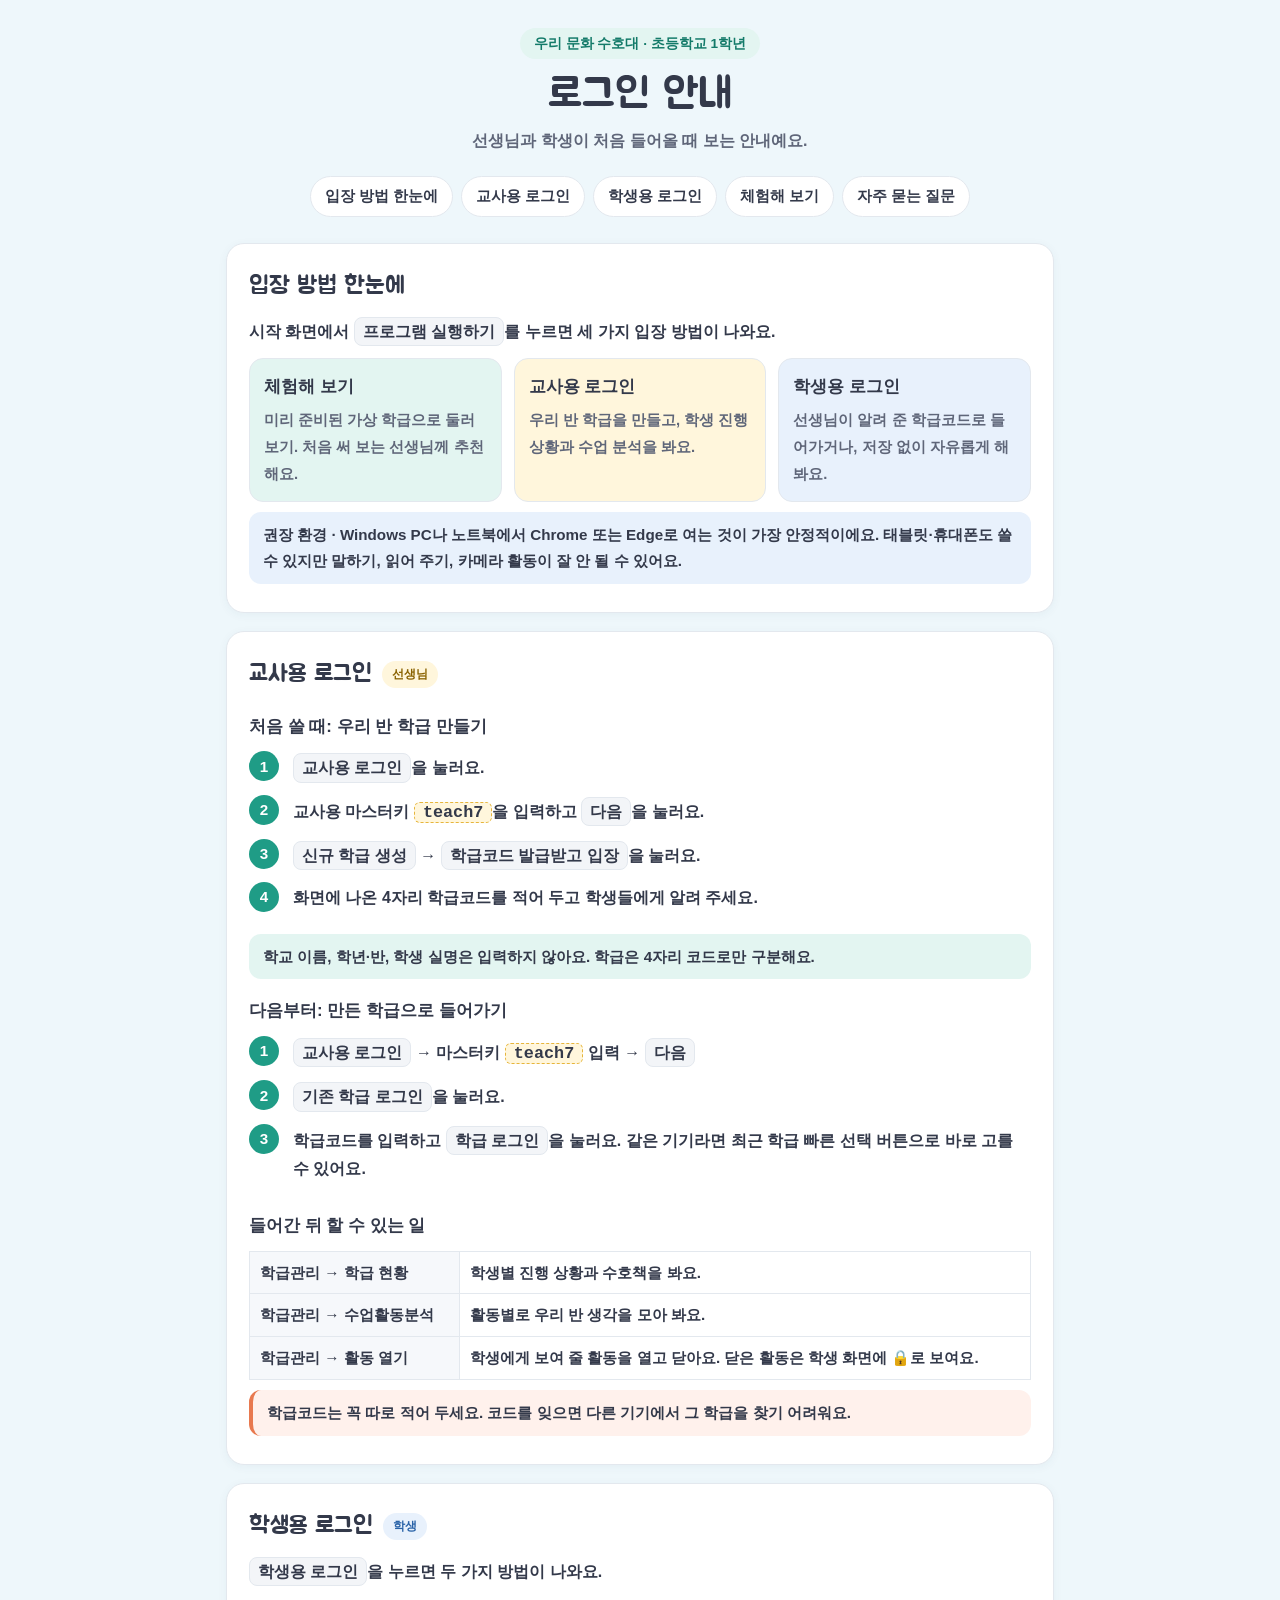
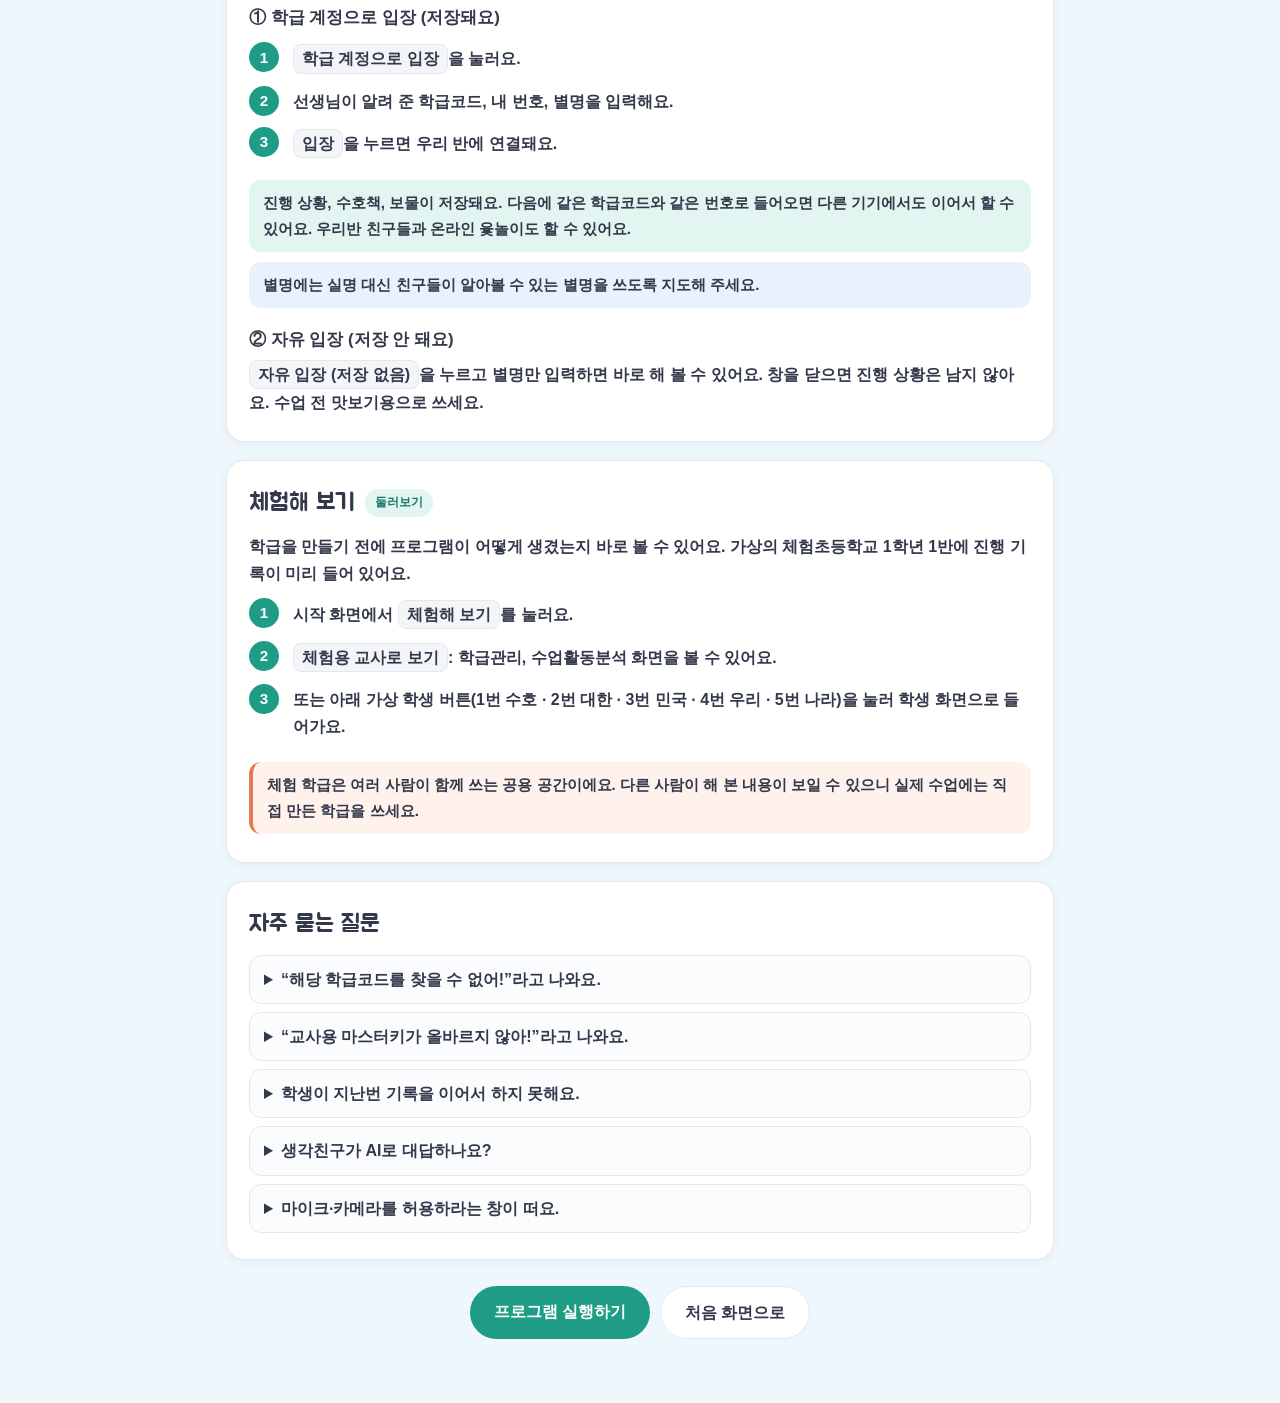
==== program/login-guide.html @ 13223359 "우리 문화 수호대 일반화판 첫 배포본 - 심사용 문구를 체험용으로 바꾸고 대회 배지를 뺌 - 체험 학급 코드를 DEMO로 분리 (심사용 REVIEW 학급과 섞이지 않게) - 교사용" ====
<!doctype html>
<html lang="ko">
<head>
  <meta charset="UTF-8" />
  <meta name="viewport" content="width=device-width, initial-scale=1.0" />
  <title>로그인 안내 · 우리 문화 수호대</title>
  <link rel="preconnect" href="https://fonts.googleapis.com" />
  <link rel="preconnect" href="https://fonts.gstatic.com" crossorigin />
  <link href="https://fonts.googleapis.com/css2?family=Jua&family=Nanum+Round:wght@700;800&display=swap" rel="stylesheet" />
  <style>
    :root {
      --ink: #33394a;
      --ink-soft: #5f6679;
      --teal: #1f9c86;
      --teal-deep: #137a69;
      --teal-soft: #e3f5f1;
      --gold: #ffcf54;
      --gold-soft: #fff6dc;
      --blue: #4a8fe0;
      --blue-soft: #e8f1fc;
      --line: #e3e8ee;
      --card: #ffffff;
      --bg: #eef7fb;
    }
    * { box-sizing: border-box; }
    html { scroll-behavior: smooth; }
    body {
      margin: 0;
      font-family: "Nanum Round", "Malgun Gothic", "Apple SD Gothic Neo", sans-serif;
      font-weight: 700;
      color: var(--ink);
      background: var(--bg);
      line-height: 1.7;
    }
    .wrap { max-width: 860px; margin: 0 auto; padding: 28px 16px 64px; }

    header { text-align: center; margin-bottom: 22px; }
    .kicker {
      display: inline-block;
      font-size: .85rem;
      color: var(--teal-deep);
      background: var(--teal-soft);
      border-radius: 999px;
      padding: 4px 14px;
    }
    h1 {
      font-family: "Jua", "Nanum Round", sans-serif;
      font-weight: 400;
      font-size: clamp(1.9rem, 5vw, 2.6rem);
      margin: 10px 0 6px;
      line-height: 1.25;
    }
    .lead { margin: 0; color: var(--ink-soft); }

    nav.toc {
      display: flex;
      flex-wrap: wrap;
      gap: 8px;
      justify-content: center;
      margin: 18px 0 26px;
    }
    nav.toc a {
      text-decoration: none;
      color: var(--ink);
      background: var(--card);
      border: 1px solid var(--line);
      border-radius: 999px;
      padding: 7px 14px;
      font-size: .92rem;
    }
    nav.toc a:hover { border-color: var(--teal); color: var(--teal-deep); }

    section.card {
      background: var(--card);
      border: 1px solid var(--line);
      border-radius: 18px;
      padding: 22px 22px 18px;
      margin-bottom: 18px;
      box-shadow: 0 2px 10px rgba(40, 70, 90, .05);
      scroll-margin-top: 16px;
    }
    h2 {
      font-family: "Jua", "Nanum Round", sans-serif;
      font-weight: 400;
      font-size: 1.5rem;
      margin: 0 0 10px;
      display: flex;
      align-items: center;
      gap: 10px;
    }
    h2 .tag {
      font-family: "Nanum Round", sans-serif;
      font-weight: 800;
      font-size: .78rem;
      border-radius: 999px;
      padding: 3px 10px;
    }
    .tag--teacher { background: var(--gold-soft); color: #8a6200; }
    .tag--student { background: var(--blue-soft); color: #2a63a8; }
    .tag--demo { background: var(--teal-soft); color: var(--teal-deep); }
    h3 { font-size: 1.05rem; margin: 18px 0 6px; }
    p { margin: 6px 0; }

    .paths {
      display: grid;
      grid-template-columns: repeat(3, 1fr);
      gap: 12px;
      margin-top: 12px;
    }
    .path {
      border-radius: 14px;
      padding: 14px;
      border: 1px solid var(--line);
    }
    .path strong { display: block; font-size: 1.05rem; margin-bottom: 4px; }
    .path span { color: var(--ink-soft); font-size: .92rem; }
    .path--demo { background: var(--teal-soft); }
    .path--teacher { background: var(--gold-soft); }
    .path--student { background: var(--blue-soft); }

    ol.steps { counter-reset: step; list-style: none; padding: 0; margin: 10px 0; }
    ol.steps > li {
      counter-increment: step;
      position: relative;
      padding: 2px 0 12px 44px;
    }
    ol.steps > li::before {
      content: counter(step);
      position: absolute;
      left: 0;
      top: 0;
      width: 30px;
      height: 30px;
      border-radius: 50%;
      background: var(--teal);
      color: #fff;
      display: flex;
      align-items: center;
      justify-content: center;
      font-size: .95rem;
    }
    .btn-name {
      display: inline-block;
      background: #f3f5f8;
      border: 1px solid var(--line);
      border-radius: 8px;
      padding: 0 8px;
      white-space: nowrap;
    }
    .key {
      font-family: Consolas, "Courier New", monospace;
      font-size: 1.05em;
      background: var(--gold-soft);
      border: 1px dashed #e6b53c;
      border-radius: 6px;
      padding: 0 8px;
    }
    .note {
      border-radius: 12px;
      padding: 10px 14px;
      margin: 10px 0;
      font-size: .95rem;
    }
    .note--info { background: var(--blue-soft); }
    .note--warn { background: #fff1ec; border-left: 4px solid #e8794f; }
    .note--ok { background: var(--teal-soft); }

    table { width: 100%; border-collapse: collapse; margin: 10px 0; font-size: .95rem; }
    th, td { border: 1px solid var(--line); padding: 8px 10px; text-align: left; vertical-align: top; }
    th { background: #f6f8fb; }

    details {
      border: 1px solid var(--line);
      border-radius: 12px;
      padding: 10px 14px;
      margin: 8px 0;
      background: #fbfcfd;
    }
    summary { cursor: pointer; }
    details p { margin-top: 8px; color: var(--ink-soft); }

    .actions { text-align: center; margin-top: 26px; display: flex; gap: 10px; justify-content: center; flex-wrap: wrap; }
    .actions a {
      text-decoration: none;
      border-radius: 999px;
      padding: 12px 24px;
      font-size: 1rem;
    }
    .actions .primary { background: var(--teal); color: #fff; }
    .actions .primary:hover { background: var(--teal-deep); }
    .actions .ghost { background: var(--card); color: var(--ink); border: 1px solid var(--line); }

    a:focus-visible { outline: 3px solid var(--teal); outline-offset: 2px; }

    @media (max-width: 640px) {
      .paths { grid-template-columns: 1fr; }
      section.card { padding: 18px 16px 14px; }
      th, td { padding: 6px 8px; }
    }
    @media print {
      body { background: #fff; }
      nav.toc, .actions { display: none; }
      section.card { box-shadow: none; break-inside: avoid; }
    }
  </style>
</head>
<body>
  <div class="wrap">
    <header>
      <span class="kicker">우리 문화 수호대 · 초등학교 1학년</span>
      <h1>로그인 안내</h1>
      <p class="lead">선생님과 학생이 처음 들어올 때 보는 안내예요.</p>
    </header>

    <nav class="toc" aria-label="목차">
      <a href="#overview">입장 방법 한눈에</a>
      <a href="#teacher">교사용 로그인</a>
      <a href="#student">학생용 로그인</a>
      <a href="#demo">체험해 보기</a>
      <a href="#faq">자주 묻는 질문</a>
    </nav>

    <section class="card" id="overview">
      <h2>입장 방법 한눈에</h2>
      <p>시작 화면에서 <span class="btn-name">프로그램 실행하기</span>를 누르면 세 가지 입장 방법이 나와요.</p>
      <div class="paths">
        <div class="path path--demo">
          <strong>체험해 보기</strong>
          <span>미리 준비된 가상 학급으로 둘러보기. 처음 써 보는 선생님께 추천해요.</span>
        </div>
        <div class="path path--teacher">
          <strong>교사용 로그인</strong>
          <span>우리 반 학급을 만들고, 학생 진행 상황과 수업 분석을 봐요.</span>
        </div>
        <div class="path path--student">
          <strong>학생용 로그인</strong>
          <span>선생님이 알려 준 학급코드로 들어가거나, 저장 없이 자유롭게 해 봐요.</span>
        </div>
      </div>
      <div class="note note--info">
        <b>권장 환경</b> · Windows PC나 노트북에서 Chrome 또는 Edge로 여는 것이 가장 안정적이에요.
        태블릿·휴대폰도 쓸 수 있지만 말하기, 읽어 주기, 카메라 활동이 잘 안 될 수 있어요.
      </div>
    </section>

    <section class="card" id="teacher">
      <h2>교사용 로그인 <span class="tag tag--teacher">선생님</span></h2>

      <h3>처음 쓸 때: 우리 반 학급 만들기</h3>
      <ol class="steps">
        <li><span class="btn-name">교사용 로그인</span>을 눌러요.</li>
        <li>교사용 마스터키 <span class="key">teach7</span>을 입력하고 <span class="btn-name">다음</span>을 눌러요.</li>
        <li><span class="btn-name">신규 학급 생성</span> → <span class="btn-name">학급코드 발급받고 입장</span>을 눌러요.</li>
        <li>화면에 나온 <b>4자리 학급코드</b>를 적어 두고 학생들에게 알려 주세요.</li>
      </ol>
      <div class="note note--ok">
        학교 이름, 학년·반, 학생 실명은 입력하지 않아요. 학급은 4자리 코드로만 구분해요.
      </div>

      <h3>다음부터: 만든 학급으로 들어가기</h3>
      <ol class="steps">
        <li><span class="btn-name">교사용 로그인</span> → 마스터키 <span class="key">teach7</span> 입력 → <span class="btn-name">다음</span></li>
        <li><span class="btn-name">기존 학급 로그인</span>을 눌러요.</li>
        <li>학급코드를 입력하고 <span class="btn-name">학급 로그인</span>을 눌러요. 같은 기기라면 <b>최근 학급 빠른 선택</b> 버튼으로 바로 고를 수 있어요.</li>
      </ol>

      <h3>들어간 뒤 할 수 있는 일</h3>
      <table>
        <tr><th>학급관리 → 학급 현황</th><td>학생별 진행 상황과 수호책을 봐요.</td></tr>
        <tr><th>학급관리 → 수업활동분석</th><td>활동별로 우리 반 생각을 모아 봐요.</td></tr>
        <tr><th>학급관리 → 활동 열기</th><td>학생에게 보여 줄 활동을 열고 닫아요. 닫은 활동은 학생 화면에 🔒로 보여요.</td></tr>
      </table>
      <div class="note note--warn">
        <b>학급코드는 꼭 따로 적어 두세요.</b> 코드를 잊으면 다른 기기에서 그 학급을 찾기 어려워요.
      </div>
    </section>

    <section class="card" id="student">
      <h2>학생용 로그인 <span class="tag tag--student">학생</span></h2>
      <p><span class="btn-name">학생용 로그인</span>을 누르면 두 가지 방법이 나와요.</p>

      <h3>① 학급 계정으로 입장 (저장돼요)</h3>
      <ol class="steps">
        <li><span class="btn-name">학급 계정으로 입장</span>을 눌러요.</li>
        <li>선생님이 알려 준 <b>학급코드</b>, 내 <b>번호</b>, <b>별명</b>을 입력해요.</li>
        <li><span class="btn-name">입장</span>을 누르면 우리 반에 연결돼요.</li>
      </ol>
      <div class="note note--ok">
        진행 상황, 수호책, 보물이 저장돼요. 다음에 <b>같은 학급코드와 같은 번호</b>로 들어오면 다른 기기에서도 이어서 할 수 있어요.
        우리반 친구들과 온라인 윷놀이도 할 수 있어요.
      </div>
      <div class="note note--info">
        별명에는 실명 대신 친구들이 알아볼 수 있는 별명을 쓰도록 지도해 주세요.
      </div>

      <h3>② 자유 입장 (저장 안 돼요)</h3>
      <p><span class="btn-name">자유 입장 (저장 없음)</span>을 누르고 별명만 입력하면 바로 해 볼 수 있어요. 창을 닫으면 진행 상황은 남지 않아요. 수업 전 맛보기용으로 쓰세요.</p>
    </section>

    <section class="card" id="demo">
      <h2>체험해 보기 <span class="tag tag--demo">둘러보기</span></h2>
      <p>학급을 만들기 전에 프로그램이 어떻게 생겼는지 바로 볼 수 있어요. 가상의 <b>체험초등학교 1학년 1반</b>에 진행 기록이 미리 들어 있어요.</p>
      <ol class="steps">
        <li>시작 화면에서 <span class="btn-name">체험해 보기</span>를 눌러요.</li>
        <li><span class="btn-name">체험용 교사로 보기</span>: 학급관리, 수업활동분석 화면을 볼 수 있어요.</li>
        <li>또는 아래 가상 학생 버튼(1번 수호 · 2번 대한 · 3번 민국 · 4번 우리 · 5번 나라)을 눌러 학생 화면으로 들어가요.</li>
      </ol>
      <div class="note note--warn">
        체험 학급은 여러 사람이 함께 쓰는 공용 공간이에요. 다른 사람이 해 본 내용이 보일 수 있으니 실제 수업에는 직접 만든 학급을 쓰세요.
      </div>
    </section>

    <section class="card" id="faq">
      <h2>자주 묻는 질문</h2>
      <details>
        <summary>“해당 학급코드를 찾을 수 없어!”라고 나와요.</summary>
        <p>학급코드 4자리를 다시 확인해 주세요. 인터넷이 끊겨 있으면 학급을 불러오지 못하니 연결 상태도 확인해 주세요.</p>
      </details>
      <details>
        <summary>“교사용 마스터키가 올바르지 않아!”라고 나와요.</summary>
        <p>마스터키는 소문자 <span class="key">teach7</span>이에요. 앞뒤 띄어쓰기나 한/영 전환을 확인해 주세요.</p>
      </details>
      <details>
        <summary>학생이 지난번 기록을 이어서 하지 못해요.</summary>
        <p>지난번과 같은 학급코드, 같은 번호로 들어왔는지 확인해 주세요. 번호가 다르면 다른 학생으로 저장돼요. 자유 입장으로 들어왔다면 기록이 남지 않아요.</p>
      </details>
      <details>
        <summary>생각친구가 AI로 대답하나요?</summary>
        <p>이 일반 배포판에서는 AI를 쓰지 않아요. 생각친구는 미리 준비된 질문과 문장으로 학생과 대화하고, 교사용 화면의 AI 분석 메뉴는 보이지 않아요.</p>
      </details>
      <details>
        <summary>마이크·카메라를 허용하라는 창이 떠요.</summary>
        <p>애국가 부르기, 말로 답하기, 탈춤놀이에 쓰여요. <b>허용</b>을 누르면 되고, 허용하지 않아도 다른 방법(글로 적기, 끝까지 듣기)으로 활동을 마칠 수 있어요.</p>
      </details>
    </section>

    <div class="actions">
      <a class="primary" href="app.html">프로그램 실행하기</a>
      <a class="ghost" href="index.html">처음 화면으로</a>
    </div>
  </div>
</body>
</html>
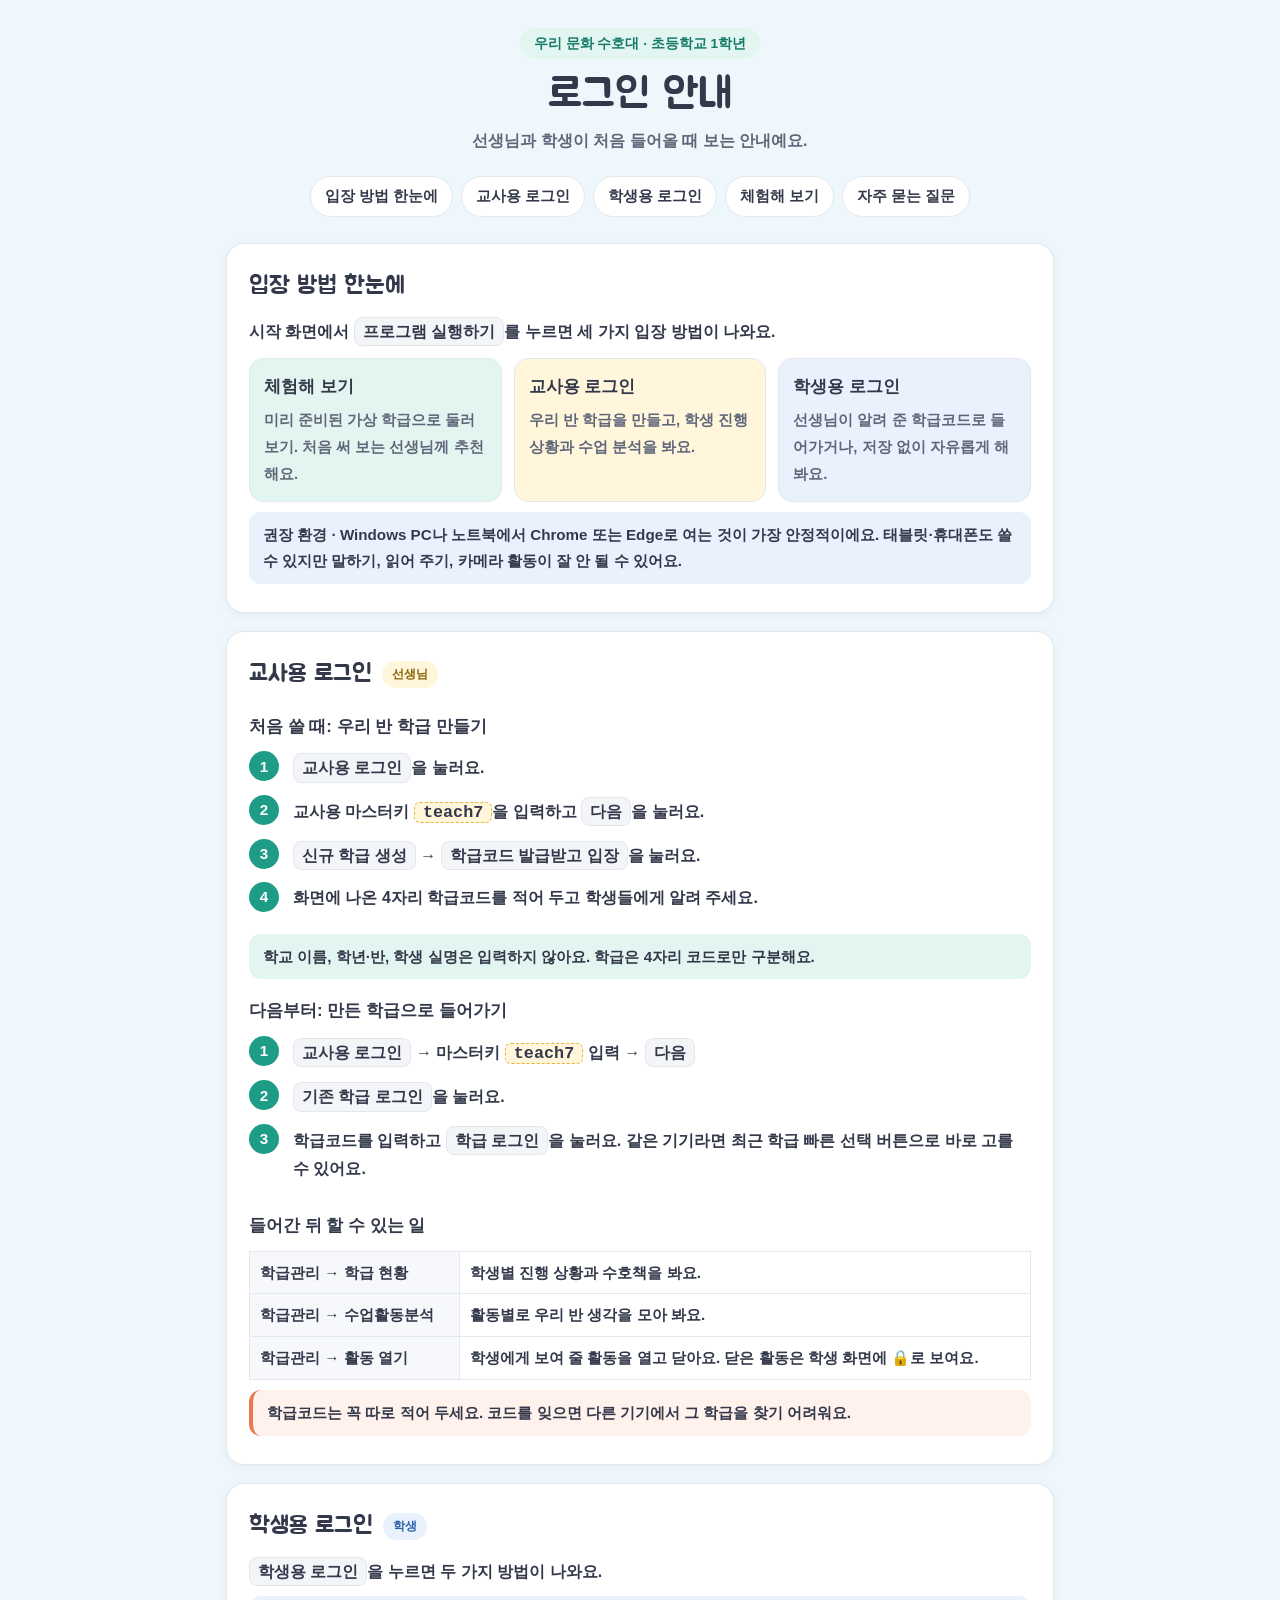
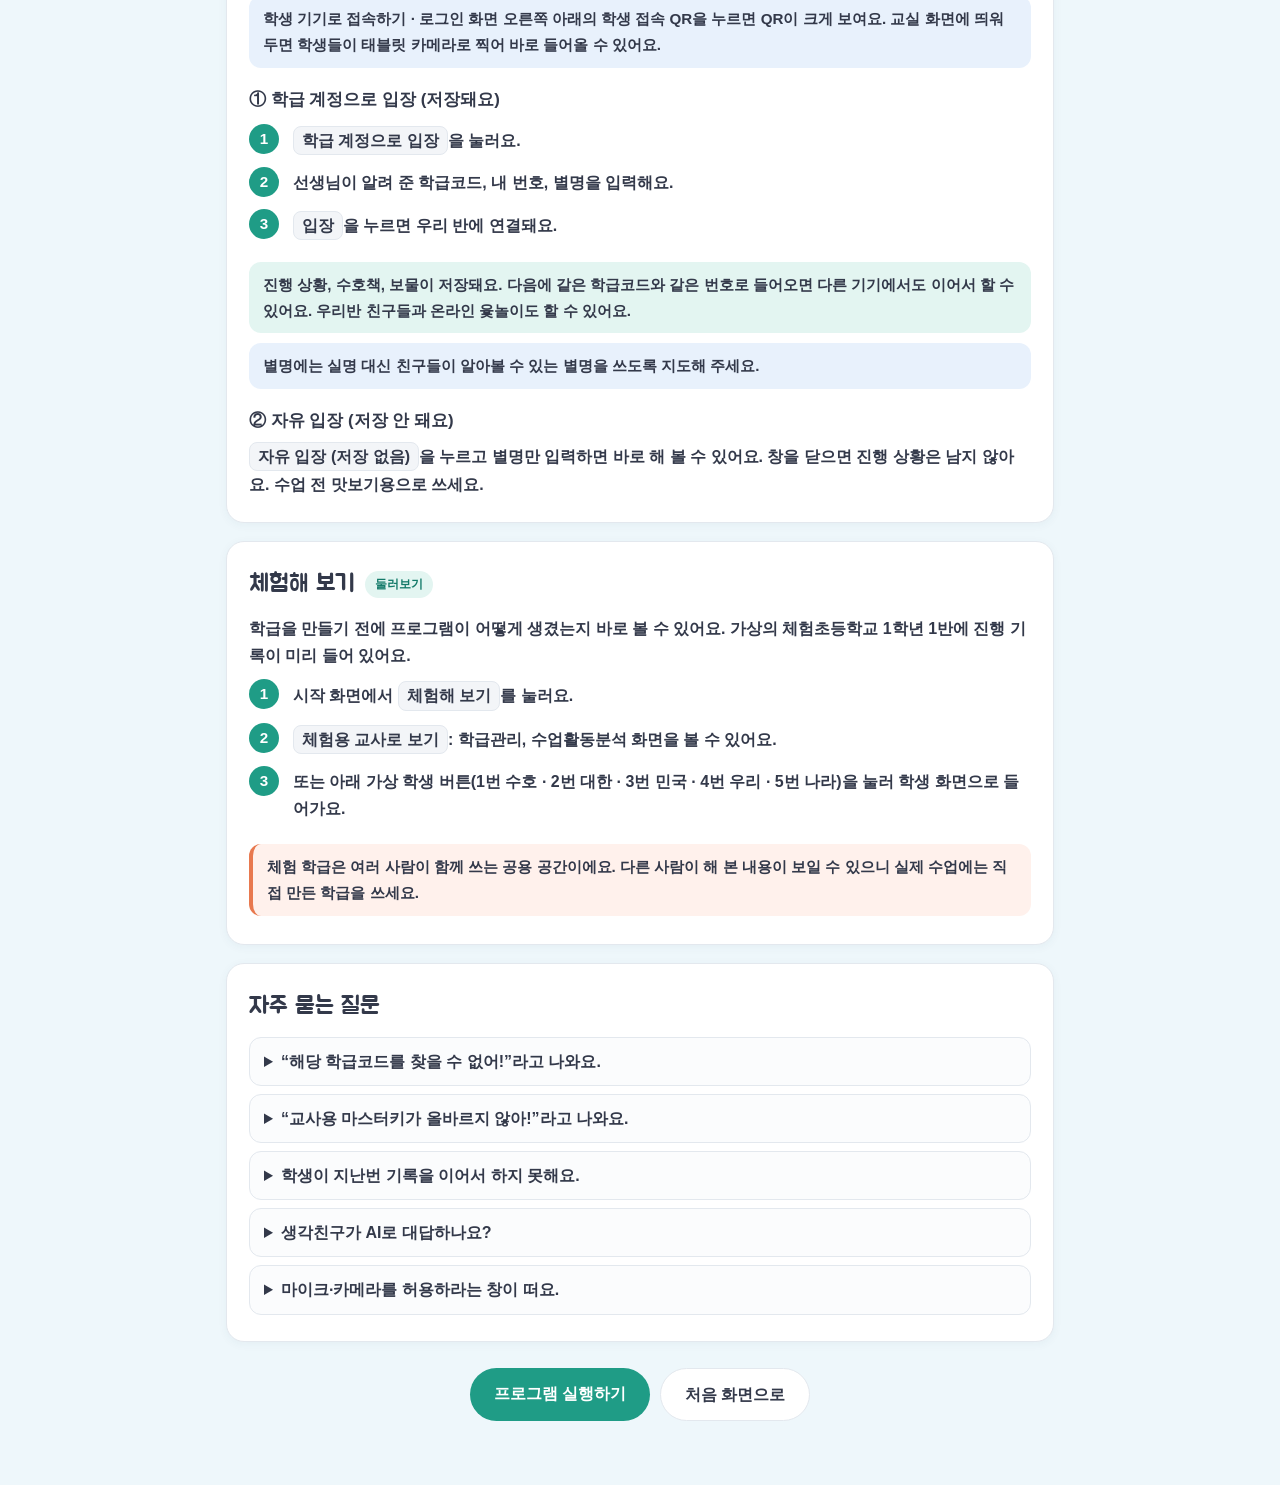
==== commit 2cdd8a22: "로그인 화면에 학생 접속 QR 추가 Co-Authored-By: Claude Opus 5.5 <noreply@anthropic.com>" ====
--- a/program/login-guide.html
+++ b/program/login-guide.html
@@ -279,6 +279,11 @@
       <h2>학생용 로그인 <span class="tag tag--student">학생</span></h2>
       <p><span class="btn-name">학생용 로그인</span>을 누르면 두 가지 방법이 나와요.</p>
 
+      <div class="note note--info">
+        <b>학생 기기로 접속하기</b> · 로그인 화면 오른쪽 아래의 <b>학생 접속 QR</b>을 누르면 QR이 크게 보여요.
+        교실 화면에 띄워 두면 학생들이 태블릿 카메라로 찍어 바로 들어올 수 있어요.
+      </div>
+
       <h3>① 학급 계정으로 입장 (저장돼요)</h3>
       <ol class="steps">
         <li><span class="btn-name">학급 계정으로 입장</span>을 눌러요.</li>
